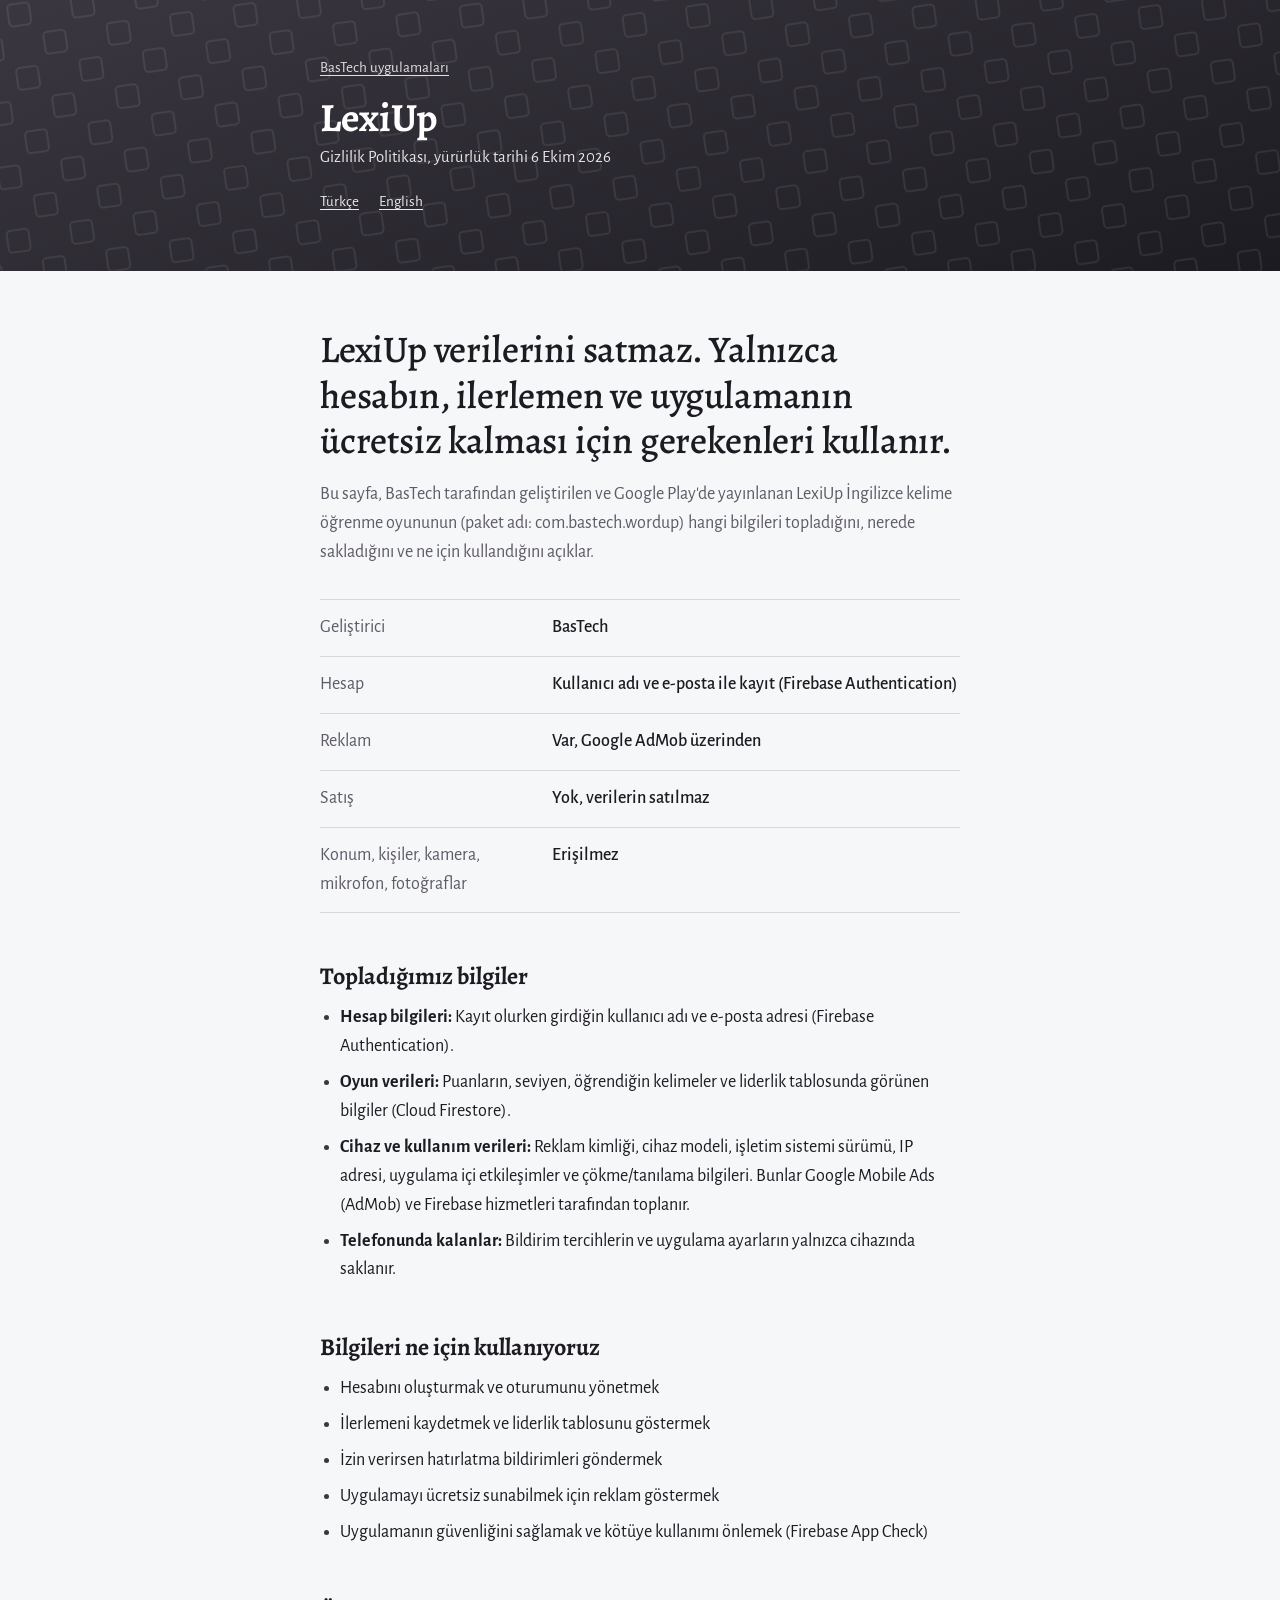
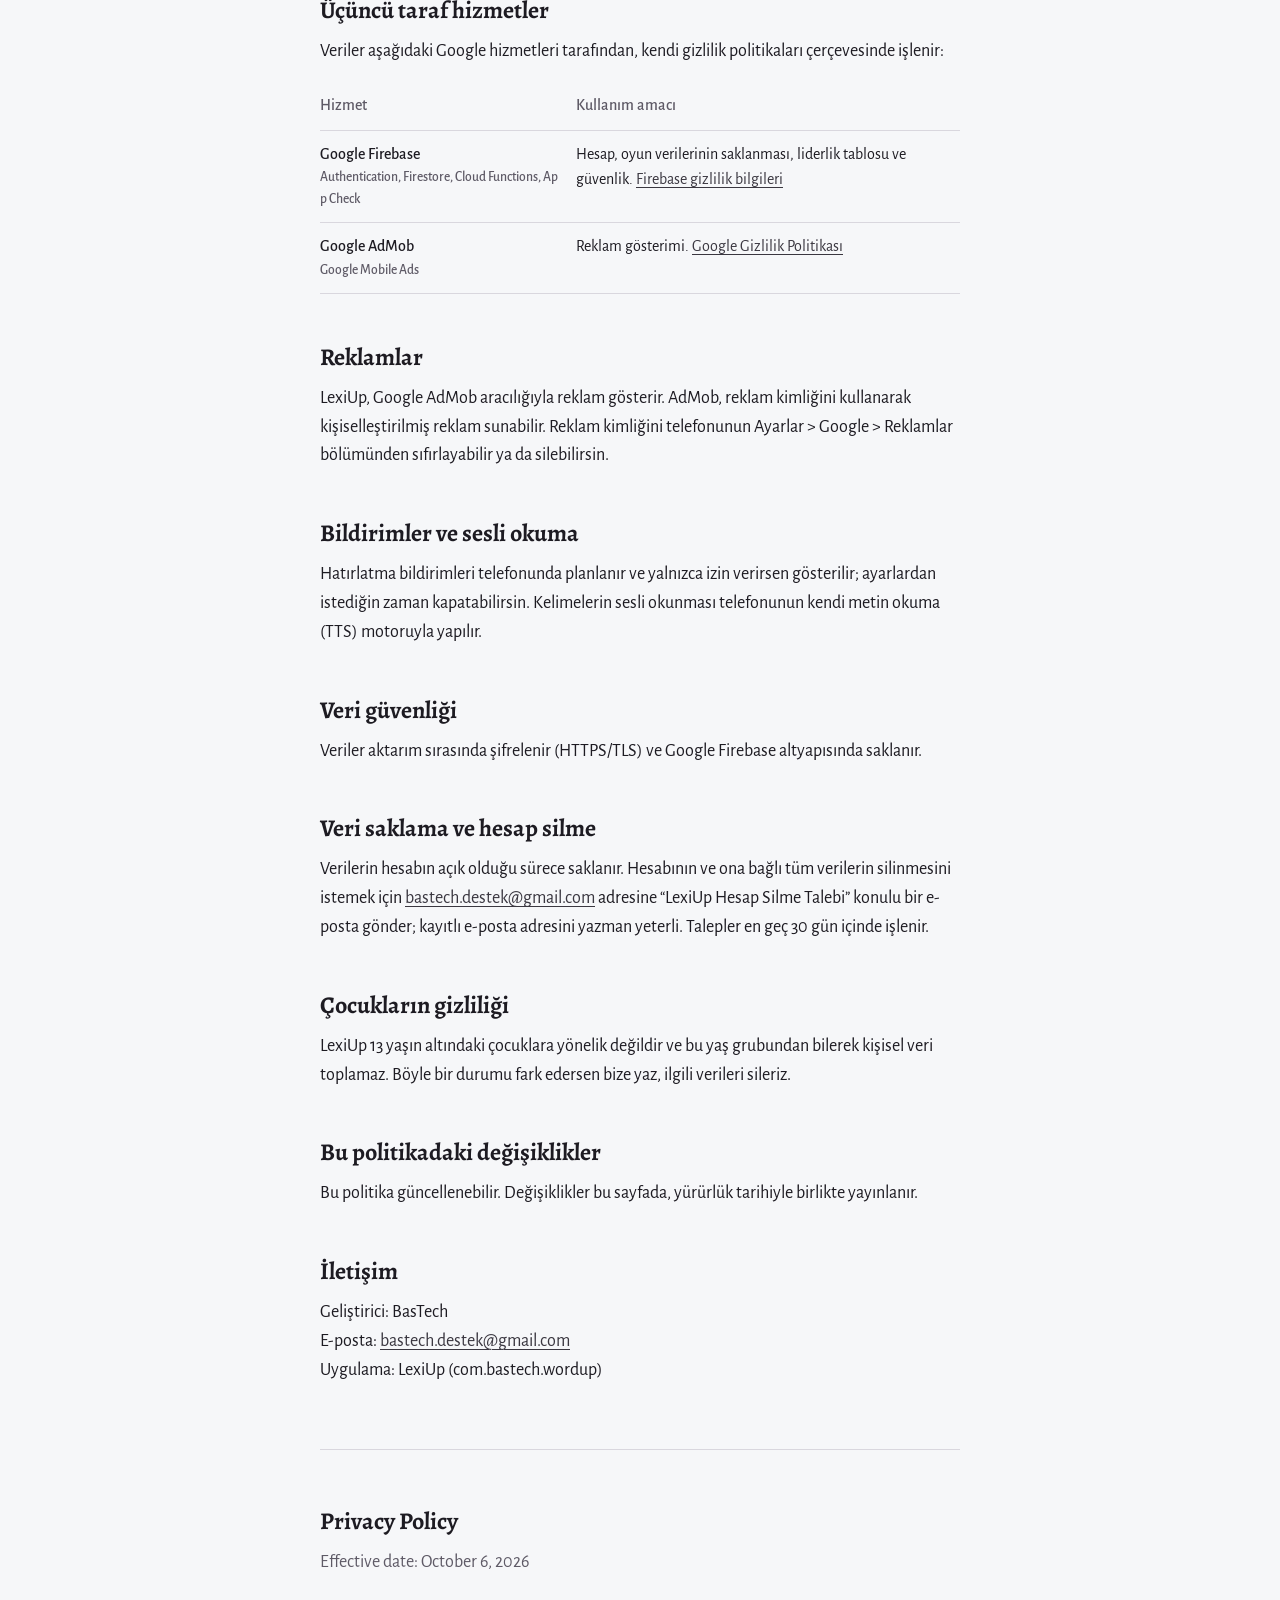
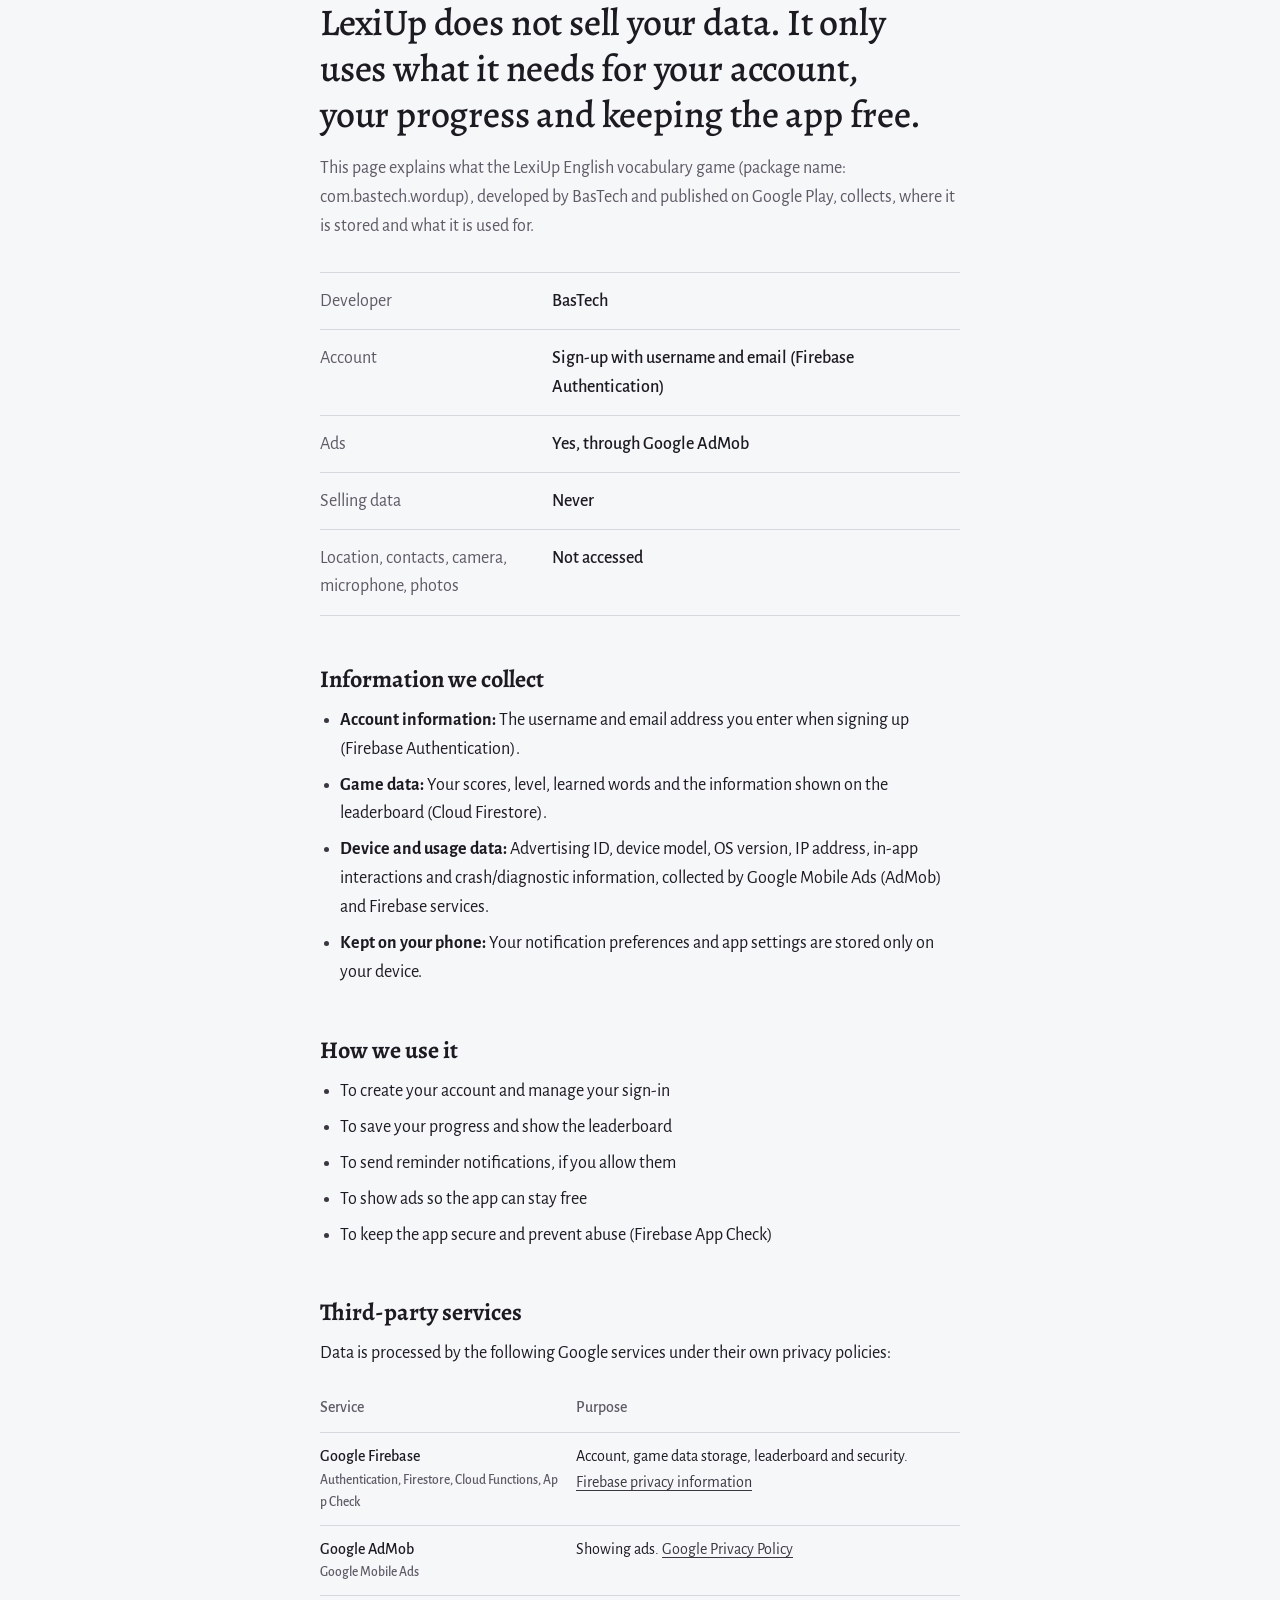
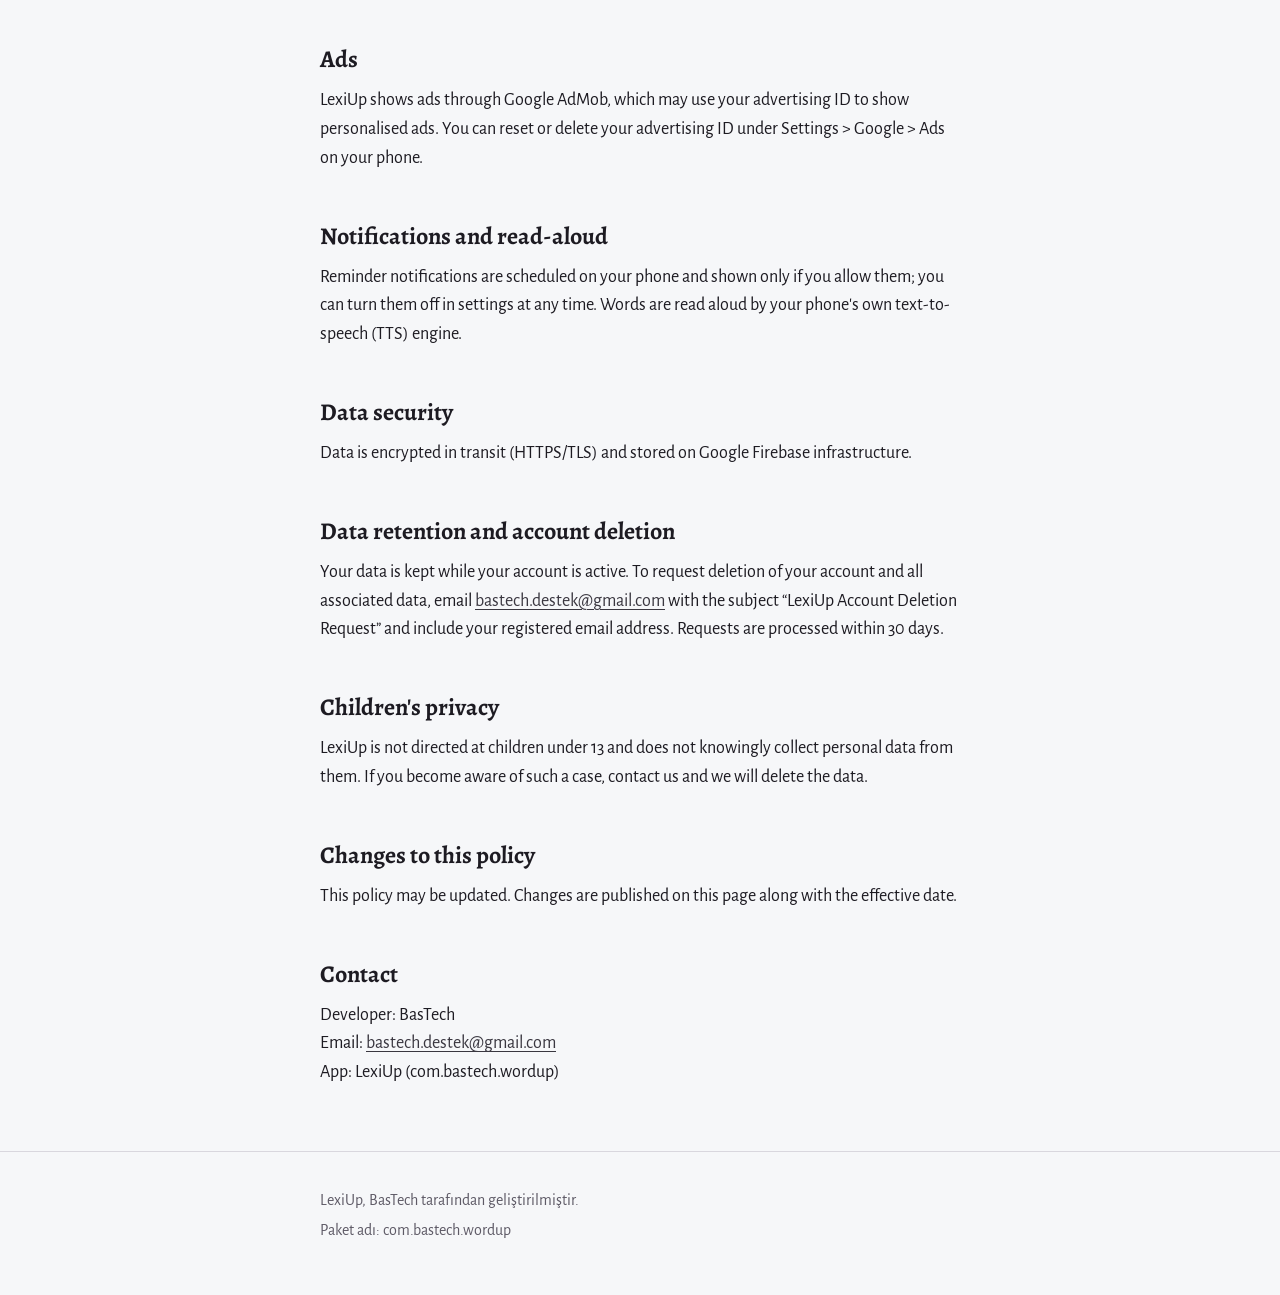
==== lexiup/privacy/index.html @ 43272d34 "LexiUp gizlilik politikası eklendi This file contains the privacy policy for the LexiUp English voca" ====
<!doctype html>
<html lang="tr">
<head>
  <meta charset="utf-8">
  <meta name="viewport" content="width=device-width, initial-scale=1">
  <title>LexiUp Gizlilik Politikası</title>
  <meta name="description" content="LexiUp İngilizce kelime öğrenme oyununun gizlilik politikası / Privacy policy of the LexiUp English vocabulary game.">
  <meta name="theme-color" content="#4f36c9">
  <link rel="preconnect" href="https://fonts.googleapis.com">
  <link rel="preconnect" href="https://fonts.gstatic.com" crossorigin>
  <link rel="stylesheet" href="https://fonts.googleapis.com/css2?family=Alegreya:wght@500;700&family=Alegreya+Sans:wght@400;500&display=swap">
  <link rel="stylesheet" href="../../assets/site.css">
</head>
<body class="lexiup">

<header class="band">
  <svg class="pattern" aria-hidden="true" focusable="false">
    <defs>
      <pattern id="tas" width="64" height="64" patternUnits="userSpaceOnUse" patternTransform="rotate(-8)">
        <g fill="none" stroke="currentColor" stroke-width="1.6">
          <rect x="6" y="6" width="22" height="22" rx="4"/>
          <rect x="38" y="38" width="22" height="22" rx="4"/>
        </g>
      </pattern>
    </defs>
    <rect width="100%" height="100%" fill="url(#tas)"/>
  </svg>
  <div class="wrap">
    <a class="back" href="../../">BasTech uygulamaları</a>
    <div class="title">
      <h1 class="app">LexiUp</h1>
      <p class="doc">Gizlilik Politikası, yürürlük tarihi 6&nbsp;Ekim&nbsp;2026</p>
    </div>
    <nav class="langs" aria-label="Dil">
      <a href="#tr" hreflang="tr">Türkçe</a>
      <a href="#en" hreflang="en" lang="en">English</a>
    </nav>
  </div>
</header>

<main class="wrap">

  <section id="tr" class="lang-section">
    <p class="promise">LexiUp verilerini satmaz. Yalnızca hesabın, ilerlemen ve uygulamanın ücretsiz kalması için gerekenleri kullanır.</p>
    <p>Bu sayfa, BasTech tarafından geliştirilen ve Google Play'de yayınlanan LexiUp İngilizce kelime öğrenme oyununun (paket adı: com.bastech.wordup) hangi bilgileri topladığını, nerede sakladığını ve ne için kullandığını açıklar.</p>

    <dl class="facts">
      <div><dt>Geliştirici</dt><dd>BasTech</dd></div>
      <div><dt>Hesap</dt><dd>Kullanıcı adı ve e-posta ile kayıt (Firebase Authentication)</dd></div>
      <div><dt>Reklam</dt><dd>Var, Google AdMob üzerinden</dd></div>
      <div><dt>Satış</dt><dd>Yok, verilerin satılmaz</dd></div>
      <div><dt>Konum, kişiler, kamera, mikrofon, fotoğraflar</dt><dd>Erişilmez</dd></div>
    </dl>

    <h2>Topladığımız bilgiler</h2>
    <ul>
      <li><strong>Hesap bilgileri:</strong> Kayıt olurken girdiğin kullanıcı adı ve e-posta adresi (Firebase Authentication).</li>
      <li><strong>Oyun verileri:</strong> Puanların, seviyen, öğrendiğin kelimeler ve liderlik tablosunda görünen bilgiler (Cloud Firestore).</li>
      <li><strong>Cihaz ve kullanım verileri:</strong> Reklam kimliği, cihaz modeli, işletim sistemi sürümü, IP adresi, uygulama içi etkileşimler ve çökme/tanılama bilgileri. Bunlar Google Mobile Ads (AdMob) ve Firebase hizmetleri tarafından toplanır.</li>
      <li><strong>Telefonunda kalanlar:</strong> Bildirim tercihlerin ve uygulama ayarların yalnızca cihazında saklanır.</li>
    </ul>

    <h2>Bilgileri ne için kullanıyoruz</h2>
    <ul>
      <li>Hesabını oluşturmak ve oturumunu yönetmek</li>
      <li>İlerlemeni kaydetmek ve liderlik tablosunu göstermek</li>
      <li>İzin verirsen hatırlatma bildirimleri göndermek</li>
      <li>Uygulamayı ücretsiz sunabilmek için reklam göstermek</li>
      <li>Uygulamanın güvenliğini sağlamak ve kötüye kullanımı önlemek (Firebase App Check)</li>
    </ul>

    <h2>Üçüncü taraf hizmetler</h2>
    <p>Veriler aşağıdaki Google hizmetleri tarafından, kendi gizlilik politikaları çerçevesinde işlenir:</p>
    <table class="perms">
      <thead><tr><th scope="col">Hizmet</th><th scope="col">Kullanım amacı</th></tr></thead>
      <tbody>
        <tr><td>Google Firebase<code>Authentication, Firestore, Cloud Functions, App Check</code></td><td>Hesap, oyun verilerinin saklanması, liderlik tablosu ve güvenlik. <a href="https://firebase.google.com/support/privacy">Firebase gizlilik bilgileri</a></td></tr>
        <tr><td>Google AdMob<code>Google Mobile Ads</code></td><td>Reklam gösterimi. <a href="https://policies.google.com/privacy?hl=tr">Google Gizlilik Politikası</a></td></tr>
      </tbody>
    </table>

    <h2>Reklamlar</h2>
    <p>LexiUp, Google AdMob aracılığıyla reklam gösterir. AdMob, reklam kimliğini kullanarak kişiselleştirilmiş reklam sunabilir. Reklam kimliğini telefonunun Ayarlar &gt; Google &gt; Reklamlar bölümünden sıfırlayabilir ya da silebilirsin.</p>

    <h2>Bildirimler ve sesli okuma</h2>
    <p>Hatırlatma bildirimleri telefonunda planlanır ve yalnızca izin verirsen gösterilir; ayarlardan istediğin zaman kapatabilirsin. Kelimelerin sesli okunması telefonunun kendi metin okuma (TTS) motoruyla yapılır.</p>

    <h2>Veri güvenliği</h2>
    <p>Veriler aktarım sırasında şifrelenir (HTTPS/TLS) ve Google Firebase altyapısında saklanır.</p>

    <h2>Veri saklama ve hesap silme</h2>
    <p>Verilerin hesabın açık olduğu sürece saklanır. Hesabının ve ona bağlı tüm verilerin silinmesini istemek için <a href="mailto:bastech.destek@gmail.com?subject=LexiUp%20Hesap%20Silme%20Talebi">bastech.destek@gmail.com</a> adresine “LexiUp Hesap Silme Talebi” konulu bir e-posta gönder; kayıtlı e-posta adresini yazman yeterli. Talepler en geç 30 gün içinde işlenir.</p>

    <h2>Çocukların gizliliği</h2>
    <p>LexiUp 13 yaşın altındaki çocuklara yönelik değildir ve bu yaş grubundan bilerek kişisel veri toplamaz. Böyle bir durumu fark edersen bize yaz, ilgili verileri sileriz.</p>

    <h2>Bu politikadaki değişiklikler</h2>
    <p>Bu politika güncellenebilir. Değişiklikler bu sayfada, yürürlük tarihiyle birlikte yayınlanır.</p>

    <h2>İletişim</h2>
    <p>Geliştirici: BasTech<br>
    E-posta: <a href="mailto:bastech.destek@gmail.com">bastech.destek@gmail.com</a><br>
    Uygulama: LexiUp (com.bastech.wordup)</p>
  </section>

  <section id="en" class="lang-section" lang="en">
    <h2>Privacy Policy</h2>
    <p class="lang-date">Effective date: October&nbsp;6,&nbsp;2026</p>
    <p class="promise">LexiUp does not sell your data. It only uses what it needs for your account, your progress and keeping the app free.</p>
    <p>This page explains what the LexiUp English vocabulary game (package name: com.bastech.wordup), developed by BasTech and published on Google Play, collects, where it is stored and what it is used for.</p>

    <dl class="facts">
      <div><dt>Developer</dt><dd>BasTech</dd></div>
      <div><dt>Account</dt><dd>Sign-up with username and email (Firebase Authentication)</dd></div>
      <div><dt>Ads</dt><dd>Yes, through Google AdMob</dd></div>
      <div><dt>Selling data</dt><dd>Never</dd></div>
      <div><dt>Location, contacts, camera, microphone, photos</dt><dd>Not accessed</dd></div>
    </dl>

    <h2>Information we collect</h2>
    <ul>
      <li><strong>Account information:</strong> The username and email address you enter when signing up (Firebase Authentication).</li>
      <li><strong>Game data:</strong> Your scores, level, learned words and the information shown on the leaderboard (Cloud Firestore).</li>
      <li><strong>Device and usage data:</strong> Advertising ID, device model, OS version, IP address, in-app interactions and crash/diagnostic information, collected by Google Mobile Ads (AdMob) and Firebase services.</li>
      <li><strong>Kept on your phone:</strong> Your notification preferences and app settings are stored only on your device.</li>
    </ul>

    <h2>How we use it</h2>
    <ul>
      <li>To create your account and manage your sign-in</li>
      <li>To save your progress and show the leaderboard</li>
      <li>To send reminder notifications, if you allow them</li>
      <li>To show ads so the app can stay free</li>
      <li>To keep the app secure and prevent abuse (Firebase App Check)</li>
    </ul>

    <h2>Third-party services</h2>
    <p>Data is processed by the following Google services under their own privacy policies:</p>
    <table class="perms">
      <thead><tr><th scope="col">Service</th><th scope="col">Purpose</th></tr></thead>
      <tbody>
        <tr><td>Google Firebase<code>Authentication, Firestore, Cloud Functions, App Check</code></td><td>Account, game data storage, leaderboard and security. <a href="https://firebase.google.com/support/privacy">Firebase privacy information</a></td></tr>
        <tr><td>Google AdMob<code>Google Mobile Ads</code></td><td>Showing ads. <a href="https://policies.google.com/privacy?hl=en">Google Privacy Policy</a></td></tr>
      </tbody>
    </table>

    <h2>Ads</h2>
    <p>LexiUp shows ads through Google AdMob, which may use your advertising ID to show personalised ads. You can reset or delete your advertising ID under Settings &gt; Google &gt; Ads on your phone.</p>

    <h2>Notifications and read-aloud</h2>
    <p>Reminder notifications are scheduled on your phone and shown only if you allow them; you can turn them off in settings at any time. Words are read aloud by your phone's own text-to-speech (TTS) engine.</p>

    <h2>Data security</h2>
    <p>Data is encrypted in transit (HTTPS/TLS) and stored on Google Firebase infrastructure.</p>

    <h2>Data retention and account deletion</h2>
    <p>Your data is kept while your account is active. To request deletion of your account and all associated data, email <a href="mailto:bastech.destek@gmail.com?subject=LexiUp%20Account%20Deletion%20Request">bastech.destek@gmail.com</a> with the subject “LexiUp Account Deletion Request” and include your registered email address. Requests are processed within 30 days.</p>

    <h2>Children's privacy</h2>
    <p>LexiUp is not directed at children under 13 and does not knowingly collect personal data from them. If you become aware of such a case, contact us and we will delete the data.</p>

    <h2>Changes to this policy</h2>
    <p>This policy may be updated. Changes are published on this page along with the effective date.</p>

    <h2>Contact</h2>
    <p>Developer: BasTech<br>
    Email: <a href="mailto:bastech.destek@gmail.com">bastech.destek@gmail.com</a><br>
    App: LexiUp (com.bastech.wordup)</p>
  </section>

</main>

<footer>
  <div class="wrap">
    <p>LexiUp, BasTech tarafından geliştirilmiştir.</p>
    <p>Paket adı: com.bastech.wordup</p>
  </div>
</footer>

</body>
</html>
---- assets/site.css ----
/* BasTech — uygulama gizlilik sayfaları */

:root {
  --paper: #f6f7f9;
  --surface: #ffffff;
  --ink: #1d1b22;
  --muted: #5e5a66;
  --rule: #d9d7de;
  --focus: #1565d8;

  /* Uygulama renkleri; her sayfa body sınıfıyla kendi tonunu seçer */
  --brand-a: #3a3740;
  --brand-b: #1d1b22;
  --brand-on: #ffffff;
  --brand-mark: rgba(255, 255, 255, 0.10);
  --link: #3a3740;

  --serif: "Alegreya", Georgia, "Times New Roman", serif;
  --sans: "Alegreya Sans", "Segoe UI", Roboto, system-ui, sans-serif;

  --measure: 40rem;
  --gutter: clamp(1rem, 4vw, 2rem);
}

body.kpss {
  --brand-a: #6e100e;
  --brand-b: #420605;
  --brand-on: #fff4e6;
  --brand-mark: rgba(240, 196, 106, 0.16);
  --link: #8a1a17;
  --focus: #a0701a;
}

body.readdash {
  --brand-a: #1565d8;
  --brand-b: #0e8fb3;
  --brand-on: #ffffff;
  --brand-mark: rgba(255, 255, 255, 0.14);
  --link: #0f5cc4;
  --focus: #1565d8;
}

@media (prefers-color-scheme: dark) {
  :root:not([data-theme="light"]) {
    --paper: #141318;
    --surface: #1c1b21;
    --ink: #ecebf0;
    --muted: #a9a5b3;
    --rule: #2f2d36;
    --link: #d8d5e0;
  }
  :root:not([data-theme="light"]) body.kpss { --link: #f0c46a; --focus: #f0c46a; }
  :root:not([data-theme="light"]) body.readdash { --link: #7cc4ff; --focus: #7cc4ff; }
}

:root[data-theme="dark"] {
  --paper: #141318;
  --surface: #1c1b21;
  --ink: #ecebf0;
  --muted: #a9a5b3;
  --rule: #2f2d36;
  --link: #d8d5e0;
}
:root[data-theme="dark"] body.kpss { --link: #f0c46a; --focus: #f0c46a; }
:root[data-theme="dark"] body.readdash { --link: #7cc4ff; --focus: #7cc4ff; }

*, *::before, *::after { box-sizing: border-box; }

html { -webkit-text-size-adjust: 100%; }

body {
  margin: 0;
  background: var(--paper);
  color: var(--ink);
  font-family: var(--sans);
  font-size: 1.125rem;
  line-height: 1.6;
  text-rendering: optimizeLegibility;
}

a { color: var(--link); text-underline-offset: 0.18em; text-decoration-thickness: 1px; }
a:hover { text-decoration-thickness: 2px; }
:focus-visible { outline: 3px solid var(--focus); outline-offset: 3px; border-radius: 2px; }

.wrap {
  max-width: calc(var(--measure) + 2 * var(--gutter));
  margin: 0 auto;
  padding: 0 var(--gutter);
}

/* Üst bant: uygulamanın kendi rengi ve deseni */
.band {
  position: relative;
  overflow: hidden;
  color: var(--brand-on);
  background: linear-gradient(160deg, var(--brand-a), var(--brand-b));
}
.band .pattern {
  position: absolute;
  inset: 0;
  width: 100%;
  height: 100%;
  color: var(--brand-mark);
  pointer-events: none;
}
.band .wrap {
  position: relative;
  padding-top: clamp(2rem, 7vw, 3.5rem);
  padding-bottom: clamp(2rem, 7vw, 3.5rem);
  display: grid;
  grid-template-columns: auto 1fr;
  gap: 1rem 1.25rem;
  align-items: center;
}
.band img {
  width: 4.5rem;
  height: 4.5rem;
  border-radius: 1.25rem;
  box-shadow: 0 0 0 1px rgba(255, 255, 255, 0.18);
}
body.kpss .band img { border-radius: 50%; }
.band .app { margin: 0; font-family: var(--serif); font-weight: 700; font-size: clamp(1.75rem, 6vw, 2.5rem); line-height: 1.1; }
.band .doc { margin: 0.2rem 0 0; font-size: 1.05rem; opacity: 0.88; }
.back {
  grid-column: 1 / -1;
  justify-self: start;
  color: inherit;
  font-size: 0.95rem;
  opacity: 0.85;
}
/* Dil seçimi: bandın altında, iki bölüm arasında geçiş */
.langs {
  grid-column: 1 / -1;
  display: flex;
  gap: 1.25rem;
  margin-top: 0.25rem;
  font-size: 0.95rem;
}
.langs a { color: inherit; opacity: 0.9; }
.lang-section + .lang-section {
  margin-top: 4rem;
  padding-top: 0.5rem;
  border-top: 1px solid var(--rule);
}

/* Sayfanın tek iddialı öğesi: verinin cihazdan çıkmadığı sözü */
.promise {
  margin: clamp(2.25rem, 7vw, 3.5rem) 0 0;
  font-family: var(--serif);
  font-weight: 500;
  font-size: clamp(1.6rem, 5.2vw, 2.35rem);
  line-height: 1.22;
  letter-spacing: -0.005em;
  text-wrap: balance;
}
.promise + p { color: var(--muted); margin-top: 1rem; }

.facts {
  margin: 2rem 0 0;
  padding: 0;
  border-top: 1px solid var(--rule);
}
.facts div {
  display: grid;
  grid-template-columns: minmax(9rem, 13rem) 1fr;
  gap: 0.25rem 1.5rem;
  padding: 0.85rem 0;
  border-bottom: 1px solid var(--rule);
}
.facts dt { color: var(--muted); }
.facts dd { margin: 0; font-weight: 500; }

h2 {
  font-family: var(--serif);
  font-weight: 700;
  font-size: 1.5rem;
  line-height: 1.25;
  margin: 3rem 0 0.75rem;
}
p, ul, table { margin: 0 0 1rem; }
ul { padding-left: 1.25rem; }
li { margin-bottom: 0.45rem; }
li::marker { color: var(--link); }

.perms { width: 100%; border-collapse: collapse; font-size: 1rem; }
.perms th, .perms td { text-align: left; vertical-align: top; padding: 0.7rem 0.75rem 0.7rem 0; border-bottom: 1px solid var(--rule); }
.perms th { font-weight: 500; color: var(--muted); }
.perms td:first-child { font-weight: 500; width: 40%; }
.perms code { font-family: inherit; font-size: 0.85em; color: var(--muted); display: block; word-break: break-all; }

footer {
  margin-top: 4rem;
  padding: 2rem 0 3rem;
  border-top: 1px solid var(--rule);
  color: var(--muted);
  font-size: 1rem;
}
footer p { margin: 0.25rem 0; }

/* Ana sayfa */
.home-head { padding-top: clamp(2.5rem, 9vw, 5rem); }
.home-head h1 { font-family: var(--serif); font-weight: 700; font-size: clamp(2.25rem, 8vw, 3.25rem); line-height: 1.05; margin: 0; }
.home-head p { color: var(--muted); margin-top: 0.75rem; max-width: 32rem; }
.apps { list-style: none; padding: 0; margin: 2.5rem 0 0; border-top: 1px solid var(--rule); }
.apps li { display: grid; grid-template-columns: auto 1fr; gap: 0.25rem 1rem; align-items: center; padding: 1.1rem 0; border-bottom: 1px solid var(--rule); margin: 0; }
.apps img { width: 3.5rem; height: 3.5rem; border-radius: 0.9rem; grid-row: span 2; }
.apps img.round { border-radius: 50%; }
.apps strong { font-family: var(--serif); font-size: 1.3rem; font-weight: 700; }
.apps span { color: var(--muted); font-size: 1rem; }
.apps a { font-size: 1rem; }

@media (max-width: 34rem) {
  body { font-size: 1.0625rem; }
  .facts div { grid-template-columns: 1fr; }
  .perms td:first-child { width: auto; }
  .perms thead { display: none; }
  .perms tr { display: block; border-bottom: 1px solid var(--rule); padding: 0.6rem 0; }
  .perms td { display: block; border: 0; padding: 0.15rem 0; }
}

@media (prefers-reduced-motion: no-preference) {
  .promise { animation: settle 700ms cubic-bezier(.2, .7, .2, 1) both; }
  @keyframes settle { from { opacity: 0; transform: translateY(6px); } to { opacity: 1; transform: none; } }
}

.lang-date { color: var(--muted); }
.lang-date + .promise { margin-top: 1.5rem; }
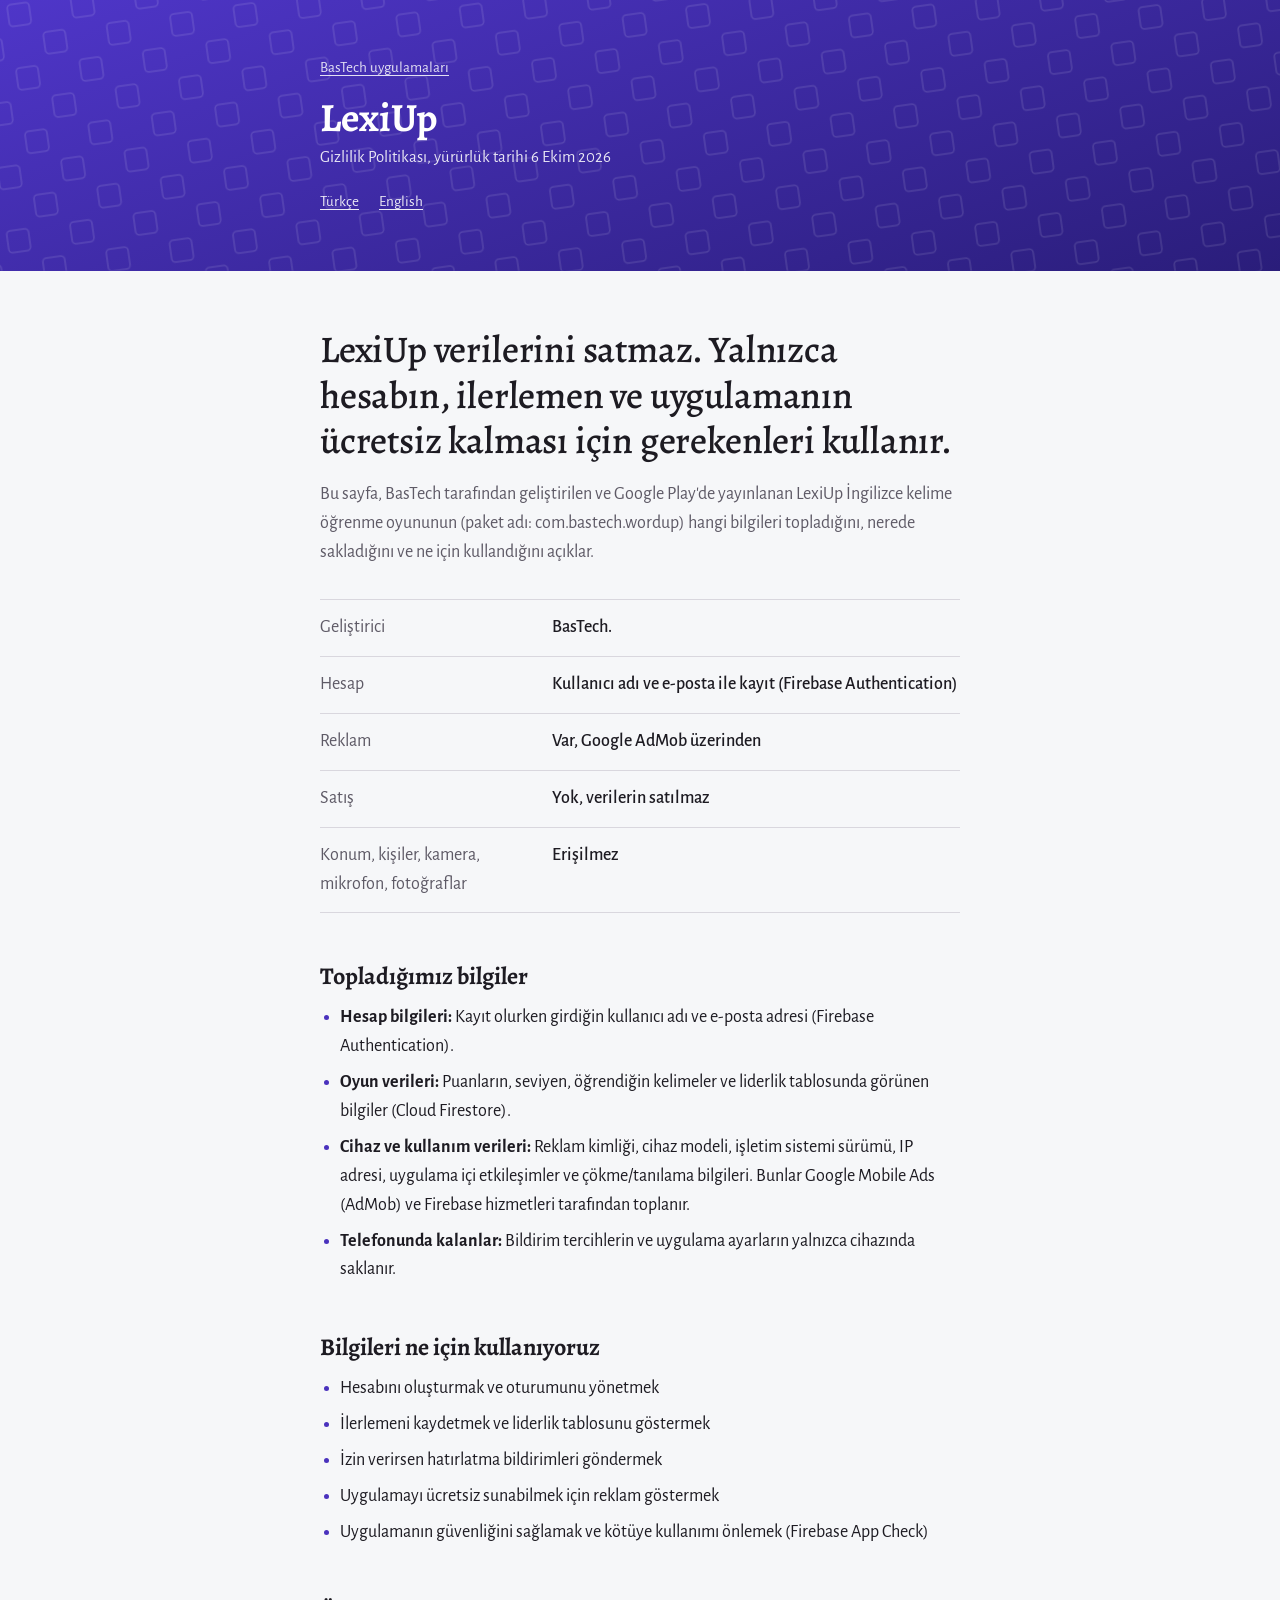
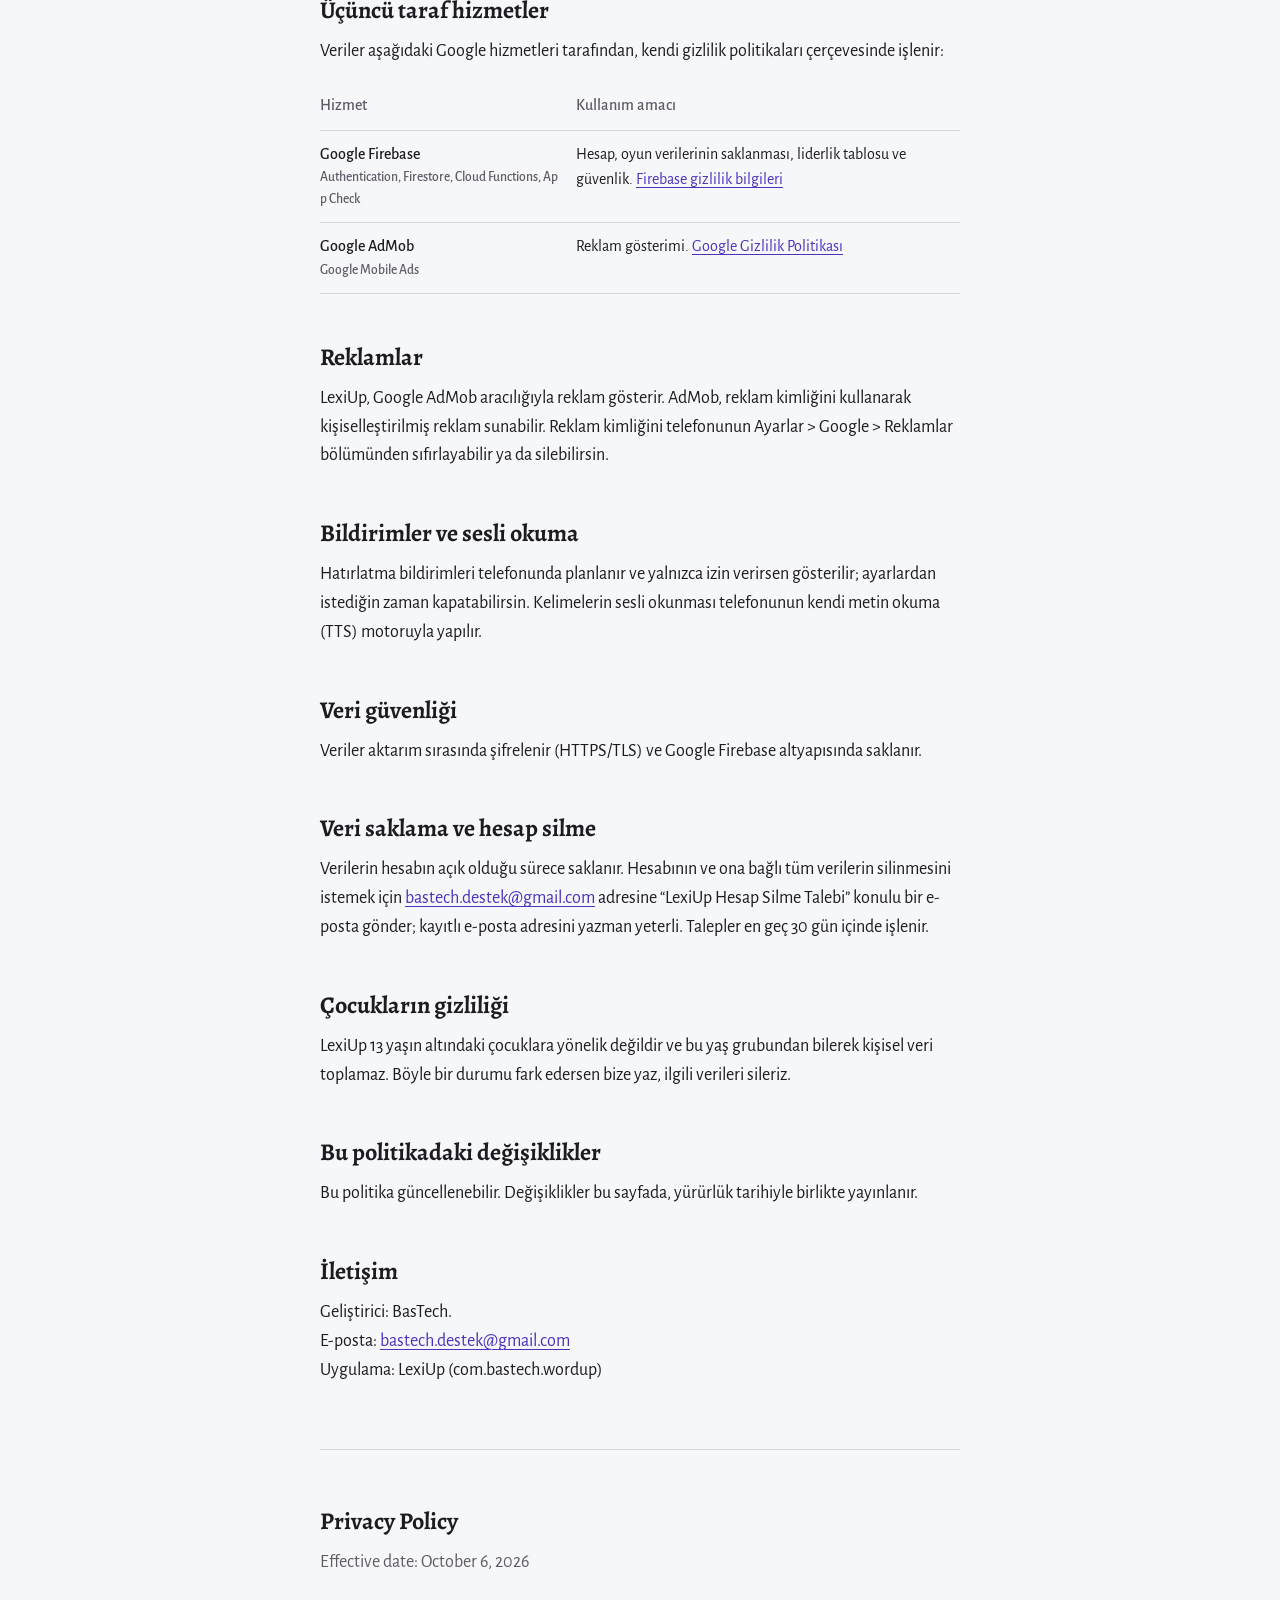
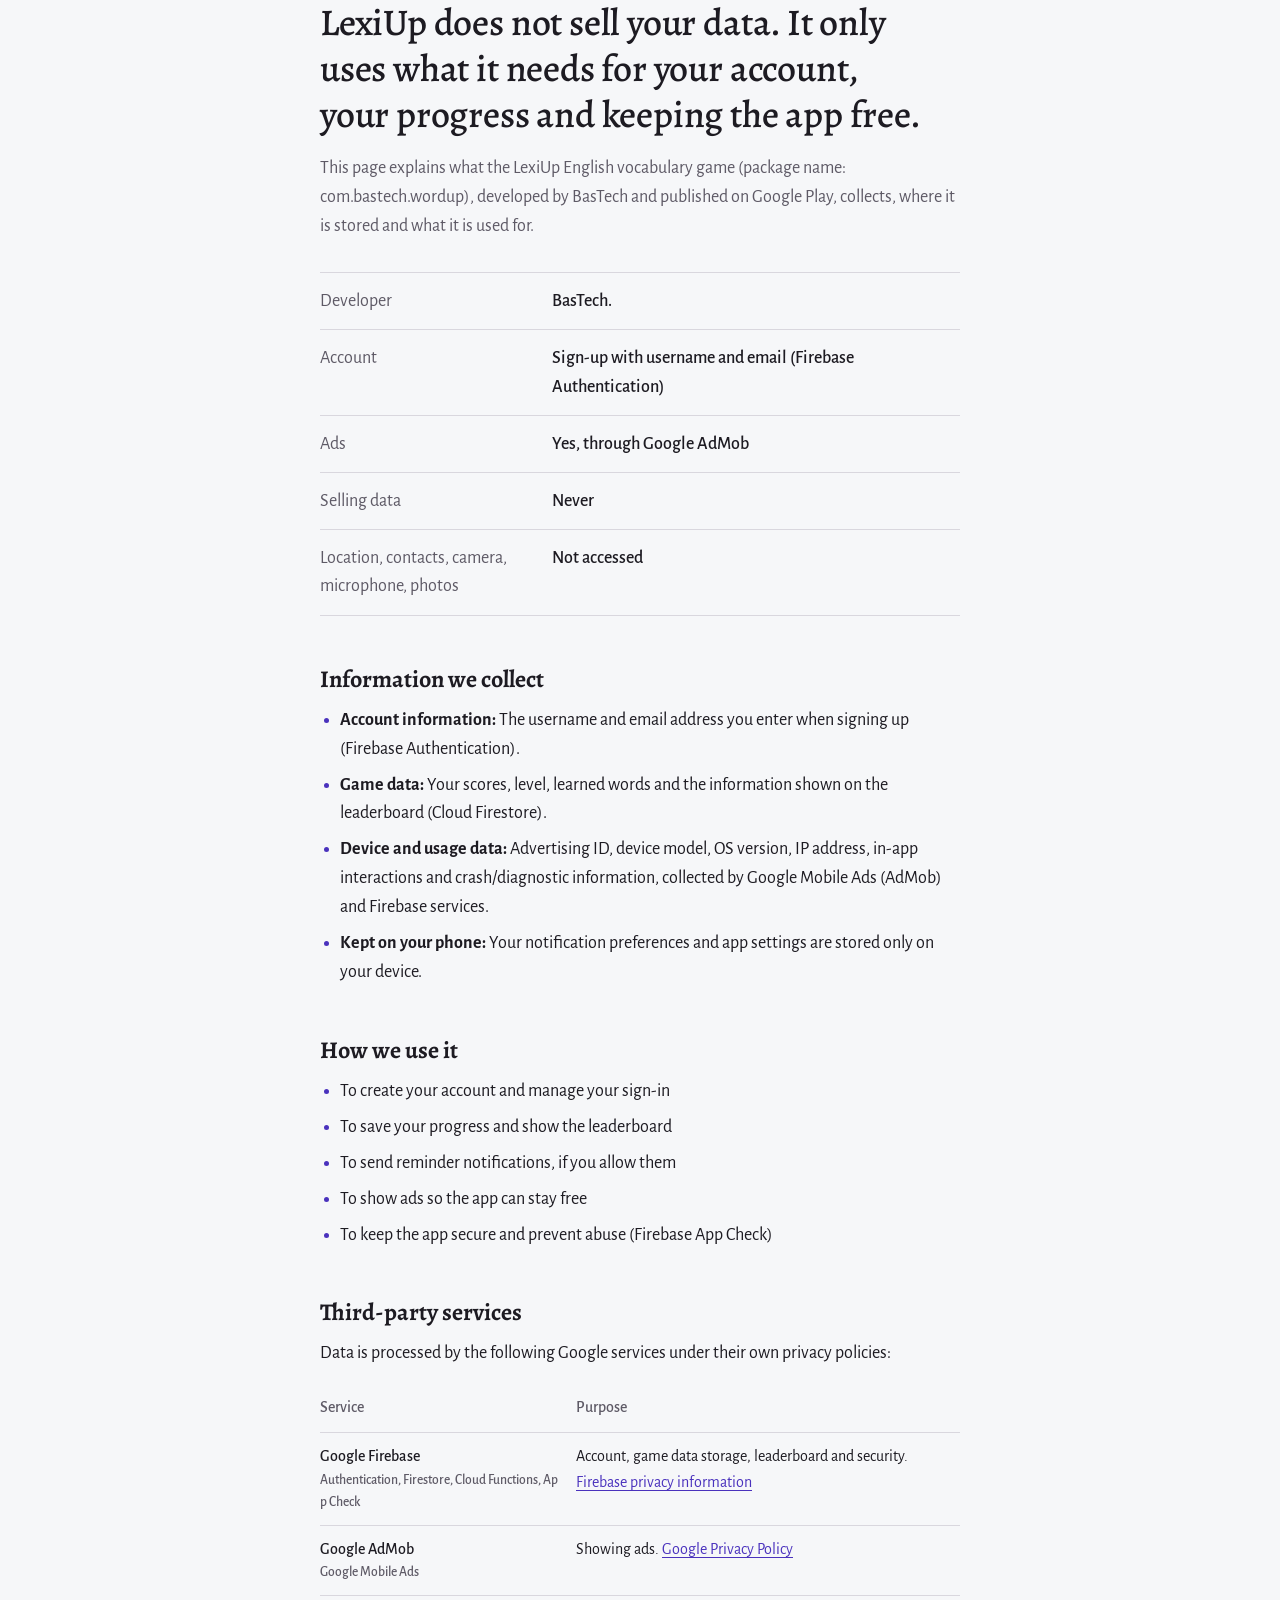
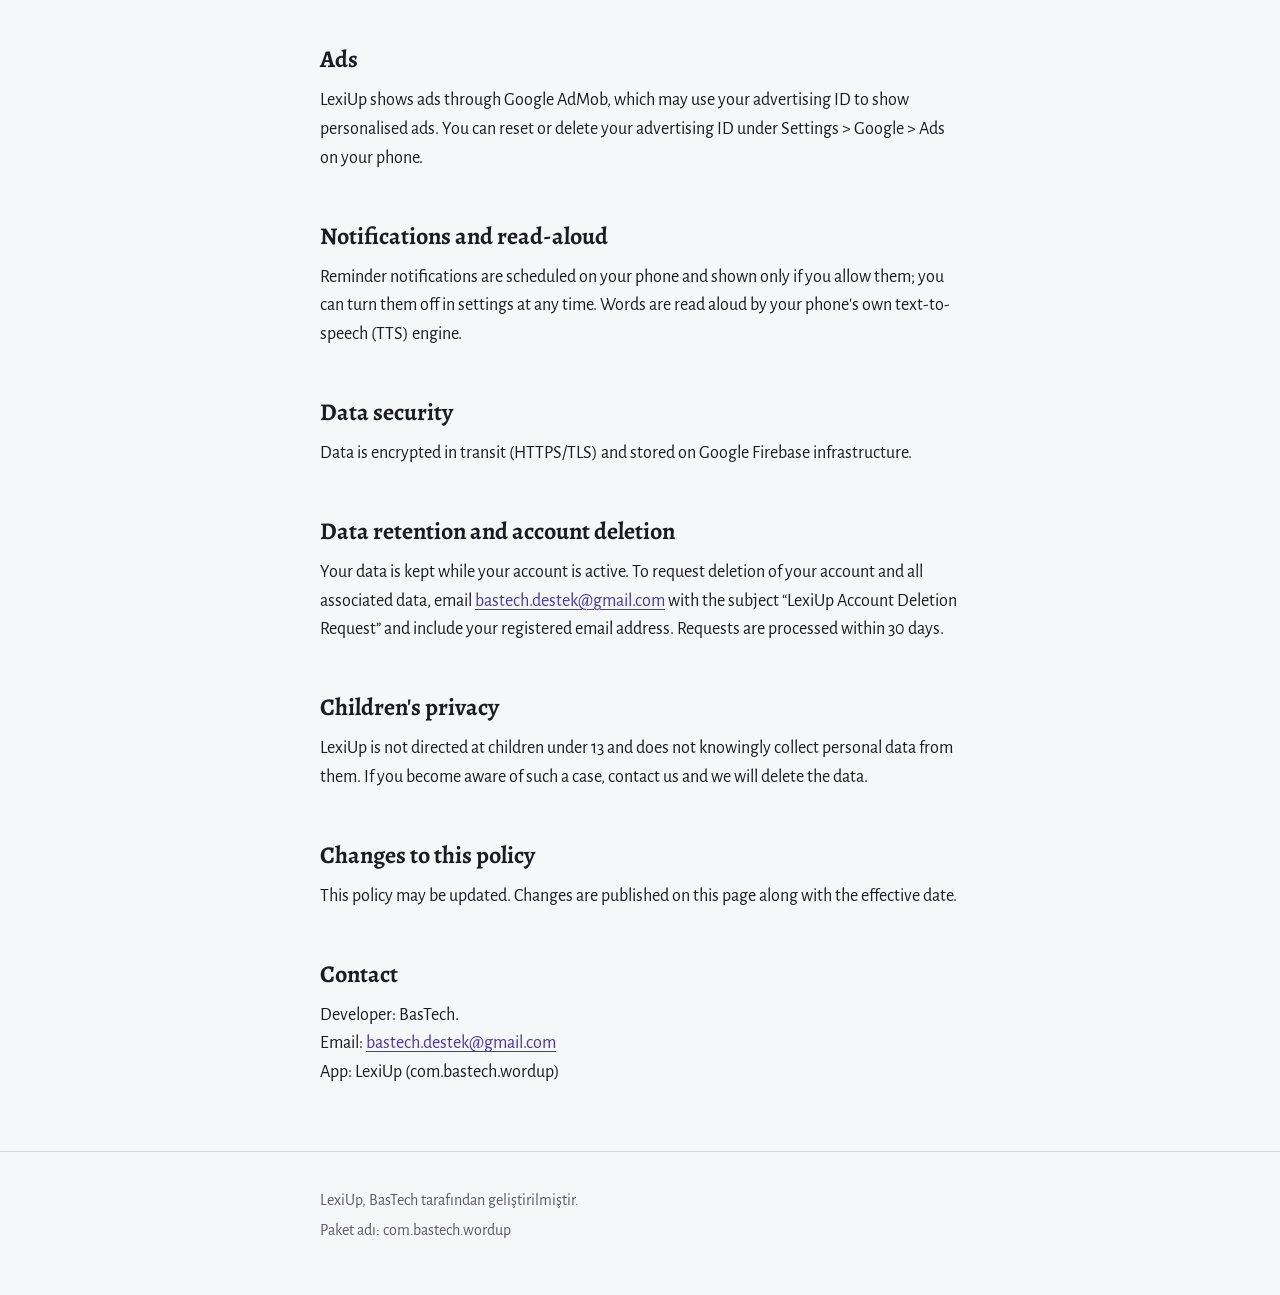
==== commit 59015f2f: "LexiUp: geliştirici adı Play Console ile aynı yapıldı (BasTech.)" ====
--- a/lexiup/privacy/index.html
+++ b/lexiup/privacy/index.html
@@ -45,7 +45,7 @@
     <p>Bu sayfa, BasTech tarafından geliştirilen ve Google Play'de yayınlanan LexiUp İngilizce kelime öğrenme oyununun (paket adı: com.bastech.wordup) hangi bilgileri topladığını, nerede sakladığını ve ne için kullandığını açıklar.</p>
 
     <dl class="facts">
-      <div><dt>Geliştirici</dt><dd>BasTech</dd></div>
+      <div><dt>Geliştirici</dt><dd>BasTech.</dd></div>
       <div><dt>Hesap</dt><dd>Kullanıcı adı ve e-posta ile kayıt (Firebase Authentication)</dd></div>
       <div><dt>Reklam</dt><dd>Var, Google AdMob üzerinden</dd></div>
       <div><dt>Satış</dt><dd>Yok, verilerin satılmaz</dd></div>
@@ -98,7 +98,7 @@
     <p>Bu politika güncellenebilir. Değişiklikler bu sayfada, yürürlük tarihiyle birlikte yayınlanır.</p>
 
     <h2>İletişim</h2>
-    <p>Geliştirici: BasTech<br>
+    <p>Geliştirici: BasTech.<br>
     E-posta: <a href="mailto:bastech.destek@gmail.com">bastech.destek@gmail.com</a><br>
     Uygulama: LexiUp (com.bastech.wordup)</p>
   </section>
@@ -110,7 +110,7 @@
     <p>This page explains what the LexiUp English vocabulary game (package name: com.bastech.wordup), developed by BasTech and published on Google Play, collects, where it is stored and what it is used for.</p>
 
     <dl class="facts">
-      <div><dt>Developer</dt><dd>BasTech</dd></div>
+      <div><dt>Developer</dt><dd>BasTech.</dd></div>
       <div><dt>Account</dt><dd>Sign-up with username and email (Firebase Authentication)</dd></div>
       <div><dt>Ads</dt><dd>Yes, through Google AdMob</dd></div>
       <div><dt>Selling data</dt><dd>Never</dd></div>
@@ -163,7 +163,7 @@
     <p>This policy may be updated. Changes are published on this page along with the effective date.</p>
 
     <h2>Contact</h2>
-    <p>Developer: BasTech<br>
+    <p>Developer: BasTech.<br>
     Email: <a href="mailto:bastech.destek@gmail.com">bastech.destek@gmail.com</a><br>
     App: LexiUp (com.bastech.wordup)</p>
   </section>
--- a/assets/site.css
+++ b/assets/site.css
@@ -38,6 +38,15 @@
   --brand-mark: rgba(255, 255, 255, 0.14);
   --link: #0f5cc4;
   --focus: #1565d8;
+}
+
+body.lexiup {
+  --brand-a: #4f36c9;
+  --brand-b: #2a1d7a;
+  --brand-on: #ffffff;
+  --brand-mark: rgba(255, 255, 255, 0.12);
+  --link: #4a32bd;
+  --focus: #4f36c9;
 }
 
 @media (prefers-color-scheme: dark) {
@@ -51,6 +60,7 @@
   }
   :root:not([data-theme="light"]) body.kpss { --link: #f0c46a; --focus: #f0c46a; }
   :root:not([data-theme="light"]) body.readdash { --link: #7cc4ff; --focus: #7cc4ff; }
+  :root:not([data-theme="light"]) body.lexiup { --link: #b7a8ff; --focus: #b7a8ff; }
 }
 
 :root[data-theme="dark"] {
@@ -63,6 +73,7 @@
 }
 :root[data-theme="dark"] body.kpss { --link: #f0c46a; --focus: #f0c46a; }
 :root[data-theme="dark"] body.readdash { --link: #7cc4ff; --focus: #7cc4ff; }
+:root[data-theme="dark"] body.lexiup { --link: #b7a8ff; --focus: #b7a8ff; }
 
 *, *::before, *::after { box-sizing: border-box; }
 
@@ -119,6 +130,8 @@
   box-shadow: 0 0 0 1px rgba(255, 255, 255, 0.18);
 }
 body.kpss .band img { border-radius: 50%; }
+/* Simgesi olmayan sayfada başlık tüm satırı kaplar */
+.band .title { grid-column: 1 / -1; }
 .band .app { margin: 0; font-family: var(--serif); font-weight: 700; font-size: clamp(1.75rem, 6vw, 2.5rem); line-height: 1.1; }
 .band .doc { margin: 0.2rem 0 0; font-size: 1.05rem; opacity: 0.88; }
 .back {
@@ -205,6 +218,7 @@
 .apps li { display: grid; grid-template-columns: auto 1fr; gap: 0.25rem 1rem; align-items: center; padding: 1.1rem 0; border-bottom: 1px solid var(--rule); margin: 0; }
 .apps img { width: 3.5rem; height: 3.5rem; border-radius: 0.9rem; grid-row: span 2; }
 .apps img.round { border-radius: 50%; }
+.apps .mono { width: 3.5rem; height: 3.5rem; border-radius: 0.9rem; grid-row: span 2; display: grid; place-items: center; background: linear-gradient(160deg, #4f36c9, #2a1d7a); color: #fff; font-family: var(--serif); font-weight: 700; font-size: 1.6rem; }
 .apps strong { font-family: var(--serif); font-size: 1.3rem; font-weight: 700; }
 .apps span { color: var(--muted); font-size: 1rem; }
 .apps a { font-size: 1rem; }
